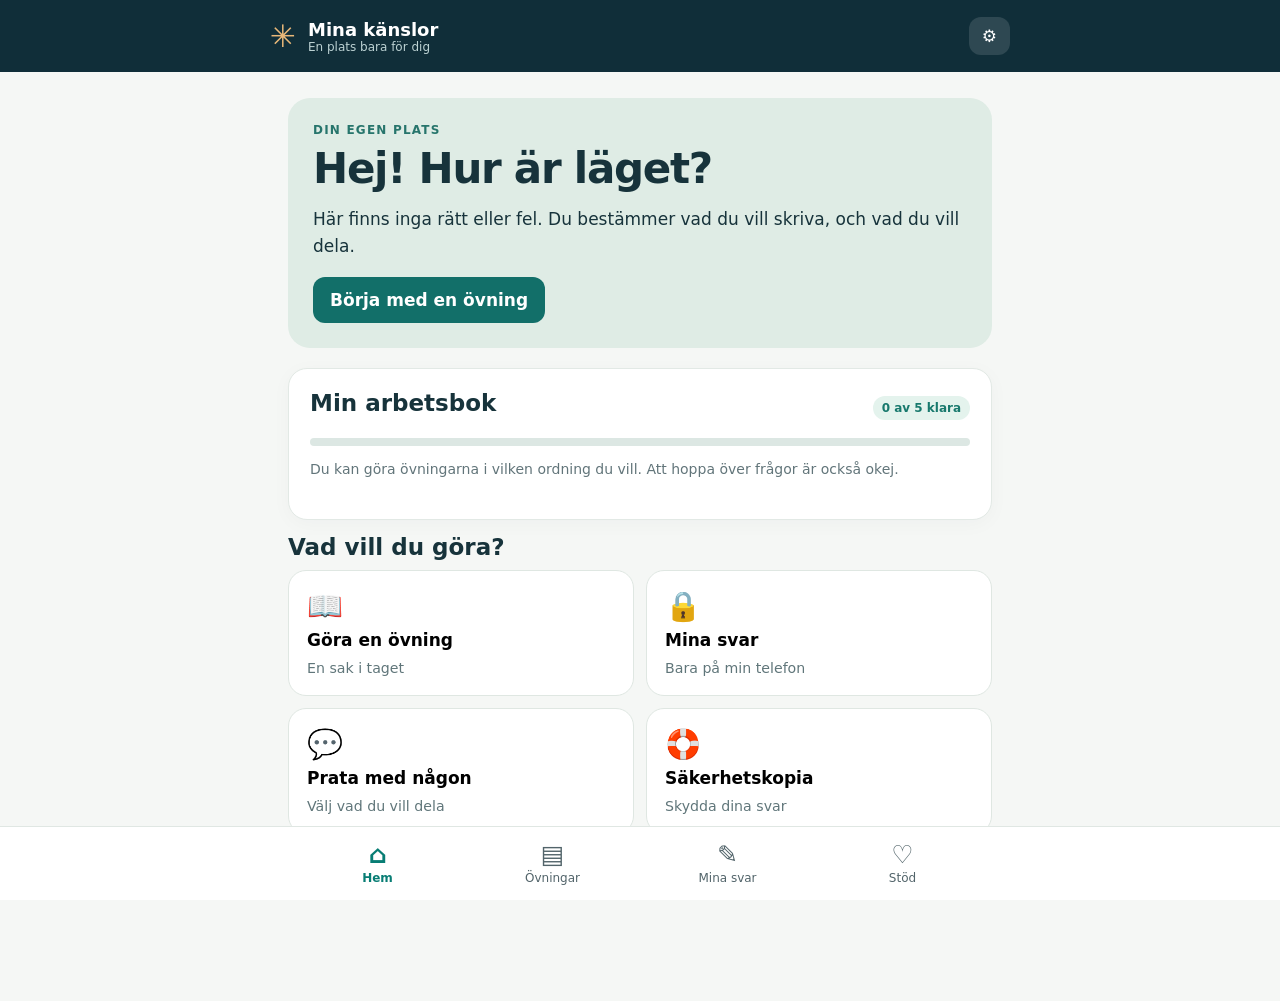
==== index.html @ 73cdb9cc "Lägg till index.html för GitHub Pages" ====
<!doctype html><html lang="sv"><head><meta charset="utf-8"><meta name="viewport" content="width=device-width,initial-scale=1,viewport-fit=cover"><meta name="theme-color" content="#102e39"><meta name="description" content="En privat plats att utforska känslor, i egen takt."><link rel="manifest" href="manifest.webmanifest"><link rel="icon" href="icon.svg" type="image/svg+xml"><title>Mina känslor</title><link rel="stylesheet" href="style.css?v=1.1"></head><body><div id="app"><header><div class="brand"><span class="logo">✳</span><div><strong>Mina känslor</strong><small>En plats bara för dig</small></div></div><button class="iconbtn" id="settingsBtn" aria-label="Inställningar">⚙</button></header><main id="view" tabindex="-1"></main><nav aria-label="Huvudmeny"><button data-nav="home">⌂<span>Hem</span></button><button data-nav="exercises">▤<span>Övningar</span></button><button data-nav="answers">✎<span>Mina svar</span></button><button data-nav="help">♡<span>Stöd</span></button></nav></div><script src="app.js?v=1.1" defer></script></body></html>
---- style.css ----
:root{font-family:system-ui,-apple-system,'Segoe UI',sans-serif;color:#17333b;background:#f5f7f5;font-size:17px}*{box-sizing:border-box}body{margin:0}button,input,textarea,select{font:inherit}button{cursor:pointer}header{background:#102e39;color:#fff;display:flex;justify-content:space-between;align-items:center;padding:17px max(18px,calc((100vw - 740px)/2));position:sticky;top:0;z-index:3}.brand{display:flex;gap:12px;align-items:center}.brand strong{display:block;font-size:18px}.brand small{display:block;color:#bcd2d3;font-size:12px}.logo{font-size:31px;color:#e8b879}.iconbtn{background:#ffffff20;border:0;border-radius:12px;padding:9px 13px;color:inherit}main{max-width:740px;margin:auto;padding:26px 18px 115px;min-height:75vh}nav{position:fixed;bottom:0;left:0;right:0;background:#fff;border-top:1px solid #e0e7e3;display:flex;justify-content:center;padding:7px 6px max(9px,env(safe-area-inset-bottom));z-index:5}nav button{width:min(25%,175px);background:transparent;border:0;color:#52646a;font-size:25px;display:flex;flex-direction:column;align-items:center;gap:2px;padding:6px}nav span{font-size:12px}nav .active{color:#087d74;font-weight:750}.eyebrow{color:#27756c;text-transform:uppercase;letter-spacing:.1em;font-size:12px;font-weight:800}h1{font-size:clamp(29px,6vw,42px);line-height:1.14;margin:8px 0 13px;letter-spacing:-.03em}h2{font-size:23px;margin:0 0 10px}h3{font-size:19px;margin:0 0 9px}p{line-height:1.6;margin:8px 0 17px}.muted{color:#62757a}.card{background:#fff;border:1px solid #e2e9e5;border-radius:19px;padding:21px;margin:14px 0;box-shadow:0 4px 20px #102e3908}.soft{background:#e8f2ed}.hero{background:#dfece5;border-radius:22px;padding:25px;margin-bottom:20px}.btn{background:#126f69;color:white;border:0;border-radius:12px;padding:13px 17px;font-weight:750;display:inline-flex;align-items:center;justify-content:center;gap:8px;min-height:46px}.btn.secondary{background:#e6eeec;color:#173f43}.btn.ghost{background:transparent;color:#136e68;border:1px solid #bdd2cb}.btn.danger{background:#a43940}.btn:disabled{opacity:.55;cursor:not-allowed}.wide{width:100%}.stack{display:grid;gap:10px}.grid{display:grid;grid-template-columns:repeat(2,minmax(0,1fr));gap:12px}.tile{text-align:left;border:1px solid #dfe7e2;background:#fff;border-radius:18px;padding:18px;min-height:125px}.tile strong{display:block;font-size:17px;margin:7px 0}.tile small{color:#60767a}.emoji{font-size:29px}.tag{font-size:12px;font-weight:700;color:#18796d;background:#e4f3ed;border-radius:20px;padding:5px 9px}.line{display:flex;align-items:center;justify-content:space-between;gap:10px}.progress{height:8px;background:#dce7e3;border-radius:20px;overflow:hidden;margin:12px 0}.progress i{display:block;background:#4d9b89;height:100%}label{display:block;font-weight:700;margin:15px 0 7px}textarea,input[type=text],input[type=password],select{width:100%;padding:14px;border:1px solid #baccc5;border-radius:12px;background:#fff;color:#18333a}textarea{min-height:116px;resize:vertical;line-height:1.55}textarea:focus,button:focus-visible,input:focus-visible{outline:3px solid #d2a14f;outline-offset:2px}.colorGrid{display:grid;grid-template-columns:repeat(5,1fr);gap:9px;margin:14px 0}.swatch{height:47px;border-radius:13px;border:3px solid transparent}.swatch.selected{outline:3px solid #17333b;outline-offset:2px}.emotion{border:1px solid #e0e9e4;background:#fff;border-radius:14px;padding:13px;margin:9px 0;display:flex;align-items:center;justify-content:space-between}.emotion b{font-size:17px}.chiprow{display:flex;gap:8px;flex-wrap:wrap}.chip{border:1px solid #b8d0c7;border-radius:30px;background:#fff;padding:9px 13px}.chip.on{background:#145e5a;color:white}.bodymap{position:relative;margin:10px auto;width:240px;height:335px}.bodymap svg{width:100%;height:100%}.bodymap button{position:absolute;border:1px solid #b5c9c3;background:#fffdf4;border-radius:20px;padding:5px 8px;font-size:12px}.bodymap button.on{background:#0f756c;color:#fff}.note{font-size:14px;color:#526a70}.notice{border-left:4px solid #d7a84b;padding:10px 14px;background:#fff8e7;border-radius:5px;margin:15px 0}.answer{white-space:pre-wrap;background:#f0f5f2;border-radius:12px;padding:13px;line-height:1.5}.actions{display:flex;gap:9px;flex-wrap:wrap;margin-top:15px}.divider{height:1px;background:#e0e8e3;margin:20px 0}.small{font-size:14px}.check{display:flex;align-items:center;gap:9px;padding:8px 0}.check input{width:20px;height:20px}.status{font-size:13px;color:#257a70;min-height:20px}footer{font-size:12px;color:#6b7979;margin-top:24px} @media(max-width:380px){.colorGrid{grid-template-columns:repeat(4,1fr)}.grid{grid-template-columns:1fr}}@media(prefers-reduced-motion:no-preference){button{transition:transform .12s}button:active{transform:scale(.98)}}

/* v1.1: visible palette and accessible interactive body regions */
.colorGrid .swatch{background-color:var(--swatch-color)!important;min-height:48px;border:2px solid rgba(0,0,0,.12);box-shadow:inset 0 0 0 1px #ffffff55}
.colorGrid .swatch.selected{border:3px solid #132f36;outline:2px solid #fff;box-shadow:0 0 0 4px #17333b}
.bodymap{width:min(100%,440px);height:auto;margin:12px auto;display:flex;flex-direction:column;align-items:center;gap:14px}
.bodymap svg{display:block;width:min(100%,300px);height:auto;overflow:visible;touch-action:manipulation}
.body-region{cursor:pointer;outline:none}
.body-region path,.body-region circle{fill:#d6e6e0;stroke:#36796e;stroke-width:3;stroke-linejoin:round;transition:fill .12s}
.body-region.on path,.body-region.on circle{fill:#16877a;stroke:#0a5049;stroke-width:4}
.body-region:focus-visible path,.body-region:focus-visible circle{stroke:#d08a21;stroke-width:6}
.body-legend{display:flex;gap:7px;flex-wrap:wrap;justify-content:center}
.bodymap .body-toggle{position:static;font-size:14px;padding:8px 11px;background:white;border:1px solid #adcac0;border-radius:20px}
.bodymap .body-toggle.on{background:#126f69;color:white;border-color:#126f69}
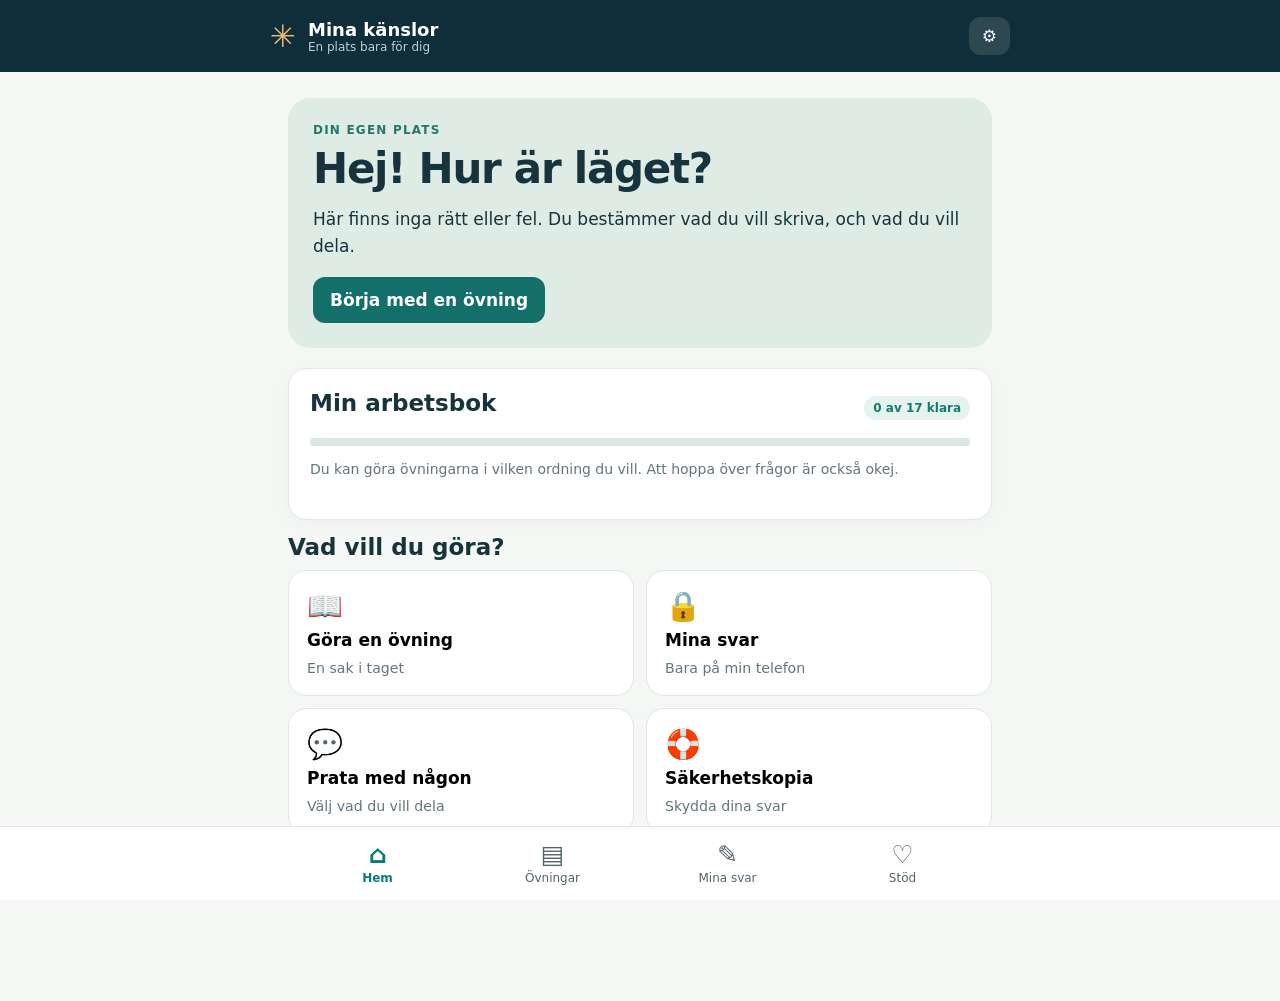
==== commit 56b10cd3: "Läs in nya övningarna och den detaljerade kroppskartan" ====
--- a/index.html
+++ b/index.html
@@ -1 +1 @@
-<!doctype html><html lang="sv"><head><meta charset="utf-8"><meta name="viewport" content="width=device-width,initial-scale=1,viewport-fit=cover"><meta name="theme-color" content="#102e39"><meta name="description" content="En privat plats att utforska känslor, i egen takt."><link rel="manifest" href="manifest.webmanifest"><link rel="icon" href="icon.svg" type="image/svg+xml"><title>Mina känslor</title><link rel="stylesheet" href="style.css?v=1.1"></head><body><div id="app"><header><div class="brand"><span class="logo">✳</span><div><strong>Mina känslor</strong><small>En plats bara för dig</small></div></div><button class="iconbtn" id="settingsBtn" aria-label="Inställningar">⚙</button></header><main id="view" tabindex="-1"></main><nav aria-label="Huvudmeny"><button data-nav="home">⌂<span>Hem</span></button><button data-nav="exercises">▤<span>Övningar</span></button><button data-nav="answers">✎<span>Mina svar</span></button><button data-nav="help">♡<span>Stöd</span></button></nav></div><script src="app.js?v=1.1" defer></script></body></html>+<!doctype html><html lang="sv"><head><meta charset="utf-8"><meta name="viewport" content="width=device-width,initial-scale=1,viewport-fit=cover"><meta name="theme-color" content="#102e39"><meta name="description" content="En privat plats att utforska känslor, i egen takt."><link rel="manifest" href="manifest.webmanifest"><link rel="icon" href="icon.svg" type="image/svg+xml"><title>Mina känslor</title><link rel="stylesheet" href="style.css?v=2.0"></head><body><div id="app"><header><div class="brand"><span class="logo">✳</span><div><strong>Mina känslor</strong><small>En plats bara för dig</small></div></div><button class="iconbtn" id="settingsBtn" aria-label="Inställningar">⚙</button></header><main id="view" tabindex="-1"></main><nav aria-label="Huvudmeny"><button data-nav="home">⌂<span>Hem</span></button><button data-nav="exercises">▤<span>Övningar</span></button><button data-nav="answers">✎<span>Mina svar</span></button><button data-nav="help">♡<span>Stöd</span></button></nav></div><script src="features.js?v=2.0" defer></script><script src="app.js?v=2.0" defer></script></body></html>
--- a/style.css
+++ b/style.css
@@ -11,4 +11,17 @@
 .body-region:focus-visible path,.body-region:focus-visible circle{stroke:#d08a21;stroke-width:6}
 .body-legend{display:flex;gap:7px;flex-wrap:wrap;justify-content:center}
 .bodymap .body-toggle{position:static;font-size:14px;padding:8px 11px;background:white;border:1px solid #adcac0;border-radius:20px}
-.bodymap .body-toggle.on{background:#126f69;color:white;border-color:#126f69}+.bodymap .body-toggle.on{background:#126f69;color:white;border-color:#126f69}
+
+/* v2: detailed body map and new workbook sections */
+.section-head{display:flex;align-items:center;gap:10px;margin:27px 0 11px}.section-head h2{margin:0;font-size:21px}.section-head span{font-size:12px;letter-spacing:.08em;color:#28756c;font-weight:800}
+.detailed-body{padding:18px 15px}.body-view-tabs{display:flex;gap:10px;justify-content:center;margin-bottom:13px}.body-view-tabs .chip{min-width:115px;font-weight:700}
+.body-drawing{display:block;width:min(100%,280px);height:auto;margin:10px auto;overflow:visible;touch-action:manipulation;cursor:crosshair;user-select:none}
+.body-surface{cursor:crosshair}.body-surface path,.body-surface circle{fill:#dbece6;stroke:#397e74;stroke-width:2.7;stroke-linecap:round;stroke-linejoin:round;pointer-events:visiblePainted}
+.body-surface:hover path,.body-surface:hover circle{fill:#cbe8dd}.body-hint{fill:none;stroke:#80b0a7;stroke-width:1.7;stroke-linecap:round;pointer-events:none}
+.body-dot{pointer-events:none;filter:drop-shadow(0 1px 2px #203e4666)}.body-mark-count{text-align:center;font-size:14px;font-weight:650;color:#316e67;margin:5px 0 18px}
+.body-location-buttons{display:flex;gap:7px;flex-wrap:wrap;margin:8px 0 19px}.body-location-buttons .chip{font-size:14px;padding:9px 11px}
+.detailed-body h3{margin:18px 0 9px;font-size:17px}.sensation{display:inline-flex;align-items:center;gap:7px;font-size:14px;padding:9px 11px}.sense-dot{display:inline-block;border-radius:50%;height:12px;width:12px;flex-shrink:0;border:1px solid #0002}
+.body-empty-choice{margin-top:18px;border-top:1px solid #dcebe5;padding-top:10px}.body-empty-choice .check{margin:0}.body-empty-choice .muted{margin:1px 0 0 30px}
+textarea:focus-visible,select:focus-visible,button:focus-visible{outline:3px solid #ddad53;outline-offset:3px}
+@media(max-width:440px){.detailed-body{padding:15px 12px}.body-drawing{width:min(100%,260px)}.body-location-buttons .chip{font-size:13px}}
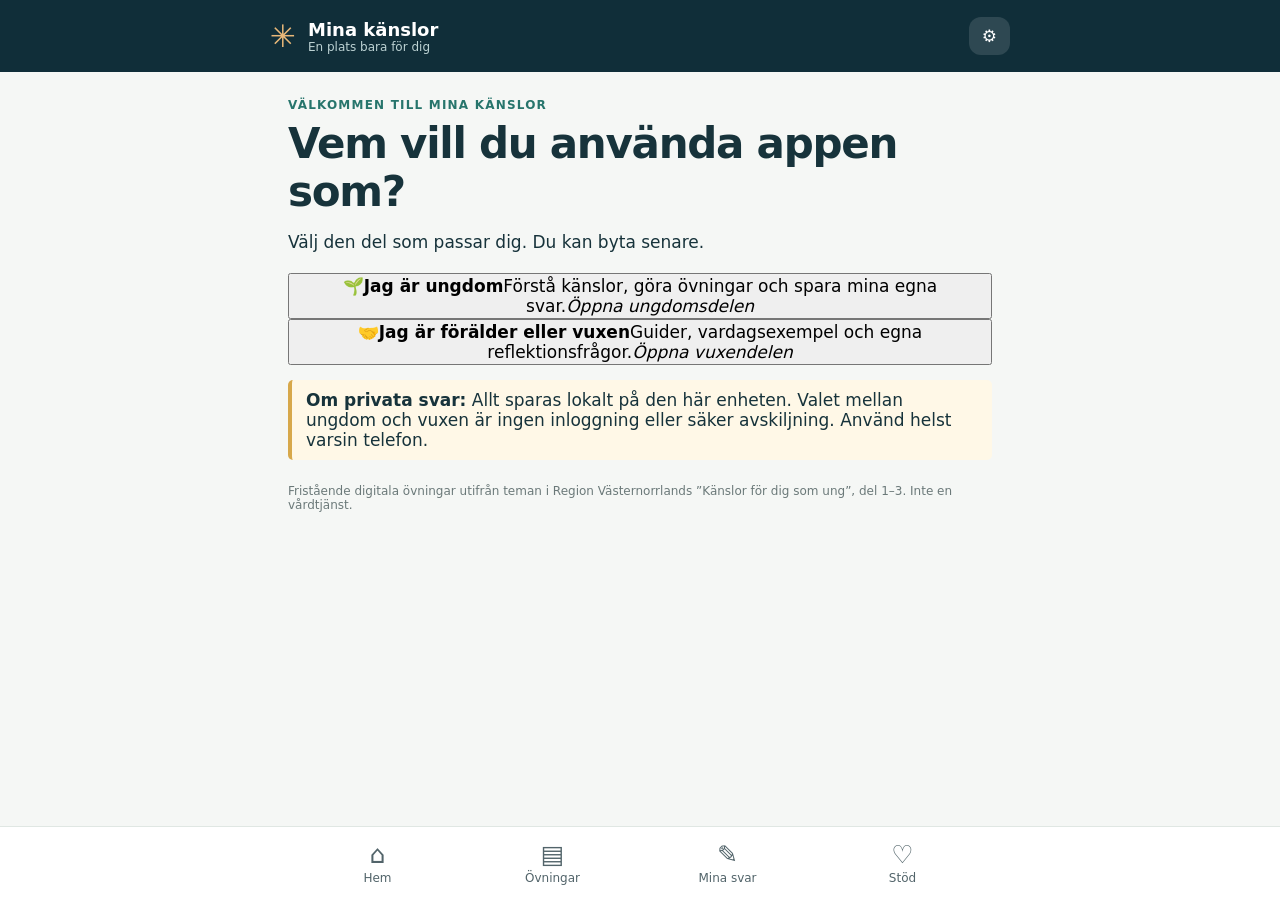
==== commit 96eb160d: "Load youth guidance and parent experience in version 2.3" ====
--- a/index.html
+++ b/index.html
@@ -1 +1 @@
-<!doctype html><html lang="sv"><head><meta charset="utf-8"><meta name="viewport" content="width=device-width,initial-scale=1,viewport-fit=cover"><meta name="theme-color" content="#102e39"><meta name="description" content="En privat plats att utforska känslor, i egen takt."><link rel="manifest" href="manifest.webmanifest"><link rel="icon" href="icon.svg" type="image/svg+xml"><title>Mina känslor</title><link rel="stylesheet" href="style.css?v=2.0"></head><body><div id="app"><header><div class="brand"><span class="logo">✳</span><div><strong>Mina känslor</strong><small>En plats bara för dig</small></div></div><button class="iconbtn" id="settingsBtn" aria-label="Inställningar">⚙</button></header><main id="view" tabindex="-1"></main><nav aria-label="Huvudmeny"><button data-nav="home">⌂<span>Hem</span></button><button data-nav="exercises">▤<span>Övningar</span></button><button data-nav="answers">✎<span>Mina svar</span></button><button data-nav="help">♡<span>Stöd</span></button></nav></div><script src="features.js?v=2.0" defer></script><script src="app.js?v=2.0" defer></script></body></html>+<!doctype html><html lang="sv"><head><meta charset="utf-8"><meta name="viewport" content="width=device-width,initial-scale=1,viewport-fit=cover"><meta name="theme-color" content="#102e39"><meta name="description" content="En privat plats att utforska känslor, i egen takt."><link rel="manifest" href="manifest.webmanifest"><link rel="icon" href="icon.svg" type="image/svg+xml"><title>Mina känslor</title><link rel="stylesheet" href="style.css?v=2.3"></head><body><div id="app"><header><div class="brand"><span class="logo">✳</span><div><strong>Mina känslor</strong><small>En plats bara för dig</small></div></div><div class="header-actions"><button type="button" class="role-switch" id="switchRoleBtn" hidden aria-label="Välj ungdoms- eller vuxendel">Byt vy</button><button class="iconbtn" id="settingsBtn" aria-label="Inställningar">⚙</button></div></header><main id="view" tabindex="-1"></main><nav aria-label="Huvudmeny"><button data-nav="home">⌂<span>Hem</span></button><button data-nav="exercises">▤<span>Övningar</span></button><button data-nav="answers">✎<span>Mina svar</span></button><button data-nav="help">♡<span>Stöd</span></button></nav></div><script src="features.js?v=2.3" defer></script><script src="guides.js?v=2.3" defer></script><script src="app.js?v=2.3" defer></script></body></html>
--- a/style.css
+++ b/style.css
@@ -24,4 +24,24 @@
 .detailed-body h3{margin:18px 0 9px;font-size:17px}.sensation{display:inline-flex;align-items:center;gap:7px;font-size:14px;padding:9px 11px}.sense-dot{display:inline-block;border-radius:50%;height:12px;width:12px;flex-shrink:0;border:1px solid #0002}
 .body-empty-choice{margin-top:18px;border-top:1px solid #dcebe5;padding-top:10px}.body-empty-choice .check{margin:0}.body-empty-choice .muted{margin:1px 0 0 30px}
 textarea:focus-visible,select:focus-visible,button:focus-visible{outline:3px solid #ddad53;outline-offset:3px}
-@media(max-width:440px){.detailed-body{padding:15px 12px}.body-drawing{width:min(100%,260px)}.body-location-buttons .chip{font-size:13px}}+@media(max-width:440px){.detailed-body{padding:15px 12px}.body-drawing{width:min(100%,260px)}.body-location-buttons .chip{font-size:13px}}
+.section-head .section-n{background:#e4f0eb;color:#1a6159;padding:5px 9px;border-radius:12px;font-weight:800;font-size:13px;white-space:nowrap}
+.exercise-item{min-height:95px!important;margin-bottom:9px!important}
+.exercise-item strong{margin:5px 0!important}
+
+.body-all-choice{display:flex;align-items:center;flex-wrap:wrap;gap:10px;margin:9px 0 18px}.body-all-choice .chip{font-weight:750}
+.body-surface.all-over path,.body-surface.all-over circle{fill:#a1d3c1;stroke:#247365;stroke-width:3}
+
+
+/* v2.2: kontroller i direkt anslutning till kroppskartan, flyttbara och mer lätttryckta prickar */
+.body-edit-toolbar{display:grid;grid-template-columns:repeat(2,minmax(0,1fr));gap:9px;margin:12px 0 10px}
+.body-edit-toolbar .btn{min-width:0;padding:11px 9px;min-height:46px;font-size:14px;white-space:nowrap}
+.body-help{margin:10px 0 4px!important;line-height:1.45}
+.body-drawing{touch-action:none;-webkit-user-select:none;user-select:none}
+.body-dot-handle{cursor:grab;touch-action:none;outline:none}
+.body-dot-handle .body-dot-hit{fill:transparent;pointer-events:all}
+.body-dot-handle .body-dot{pointer-events:none;filter:drop-shadow(0 1.8px 3px #203e4688)}
+.body-is-dragging .body-dot-handle{cursor:grabbing}
+.body-is-dragging .body-dot-handle .body-dot{filter:drop-shadow(0 2px 4px #102f3666)}
+.body-dot-handle:focus-visible .body-dot{stroke:#f1b750;stroke-width:5}
+@media(max-width:360px){.body-edit-toolbar{gap:6px}.body-edit-toolbar .btn{font-size:13px;padding:10px 7px}}
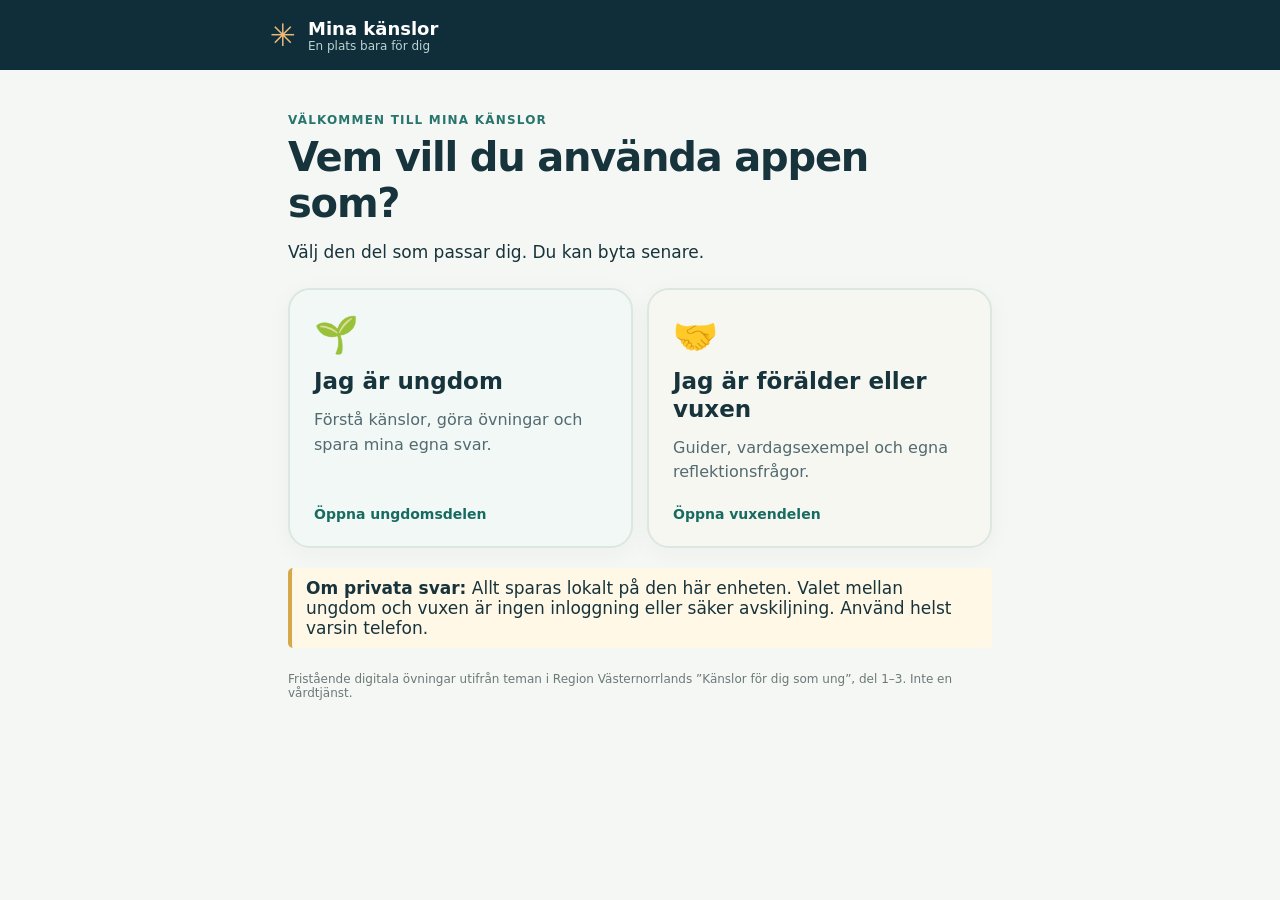
==== commit 2cbaab71: "Load conversation cards as part of version 2.4" ====
--- a/index.html
+++ b/index.html
@@ -1 +1 @@
-<!doctype html><html lang="sv"><head><meta charset="utf-8"><meta name="viewport" content="width=device-width,initial-scale=1,viewport-fit=cover"><meta name="theme-color" content="#102e39"><meta name="description" content="En privat plats att utforska känslor, i egen takt."><link rel="manifest" href="manifest.webmanifest"><link rel="icon" href="icon.svg" type="image/svg+xml"><title>Mina känslor</title><link rel="stylesheet" href="style.css?v=2.3"></head><body><div id="app"><header><div class="brand"><span class="logo">✳</span><div><strong>Mina känslor</strong><small>En plats bara för dig</small></div></div><div class="header-actions"><button type="button" class="role-switch" id="switchRoleBtn" hidden aria-label="Välj ungdoms- eller vuxendel">Byt vy</button><button class="iconbtn" id="settingsBtn" aria-label="Inställningar">⚙</button></div></header><main id="view" tabindex="-1"></main><nav aria-label="Huvudmeny"><button data-nav="home">⌂<span>Hem</span></button><button data-nav="exercises">▤<span>Övningar</span></button><button data-nav="answers">✎<span>Mina svar</span></button><button data-nav="help">♡<span>Stöd</span></button></nav></div><script src="features.js?v=2.3" defer></script><script src="guides.js?v=2.3" defer></script><script src="app.js?v=2.3" defer></script></body></html>+<!doctype html><html lang="sv"><head><meta charset="utf-8"><meta name="viewport" content="width=device-width,initial-scale=1,viewport-fit=cover"><meta name="theme-color" content="#102e39"><meta name="description" content="En privat plats att utforska känslor, i egen takt."><link rel="manifest" href="manifest.webmanifest"><link rel="icon" href="icon.svg" type="image/svg+xml"><title>Mina känslor</title><link rel="stylesheet" href="style.css?v=2.4"></head><body><div id="app"><header><div class="brand"><span class="logo">✳</span><div><strong>Mina känslor</strong><small>En plats bara för dig</small></div></div><div class="header-actions"><button type="button" class="role-switch" id="switchRoleBtn" hidden aria-label="Välj ungdoms- eller vuxendel">Byt vy</button><button class="iconbtn" id="settingsBtn" aria-label="Inställningar">⚙</button></div></header><main id="view" tabindex="-1"></main><nav aria-label="Huvudmeny"><button data-nav="home">⌂<span>Hem</span></button><button data-nav="exercises">▤<span>Övningar</span></button><button data-nav="answers">✎<span>Mina svar</span></button><button data-nav="help">♡<span>Stöd</span></button></nav></div><script src="features.js?v=2.4" defer></script><script src="guides.js?v=2.4" defer></script><script src="conversation.js?v=2.4" defer></script><script src="app.js?v=2.4" defer></script></body></html>
--- a/style.css
+++ b/style.css
@@ -45,3 +45,56 @@
 .body-is-dragging .body-dot-handle .body-dot{filter:drop-shadow(0 2px 4px #102f3666)}
 .body-dot-handle:focus-visible .body-dot{stroke:#f1b750;stroke-width:5}
 @media(max-width:360px){.body-edit-toolbar{gap:6px}.body-edit-toolbar .btn{font-size:13px;padding:10px 7px}}
+
+/* v2.3: målgruppsval, frivilliga skrivexempel och separat vuxendel */
+[hidden]{display:none!important}
+.header-actions{display:flex;align-items:center;gap:9px}
+.role-switch{color:#e8f3f1;border:1px solid #66858d;border-radius:12px;background:#ffffff17;font-size:13px;font-weight:700;padding:10px 12px;min-height:43px}
+.role-switch:focus-visible{outline:3px solid #e8b879;outline-offset:2px}
+.role-intro{max-width:700px;margin:17px 0 22px}
+.role-intro h1{font-size:clamp(30px,6vw,40px)}
+.role-selection{display:grid;grid-template-columns:repeat(2,minmax(0,1fr));gap:14px;margin:20px 0}
+.role-card{display:flex;flex-direction:column;gap:12px;align-items:flex-start;text-align:left;border:2px solid #dce7e1;border-radius:22px;background:#fff;min-height:260px;padding:24px;box-shadow:0 5px 24px #17333b0a;color:#17333b}
+.role-card .role-icon{font-size:36px}
+.role-card strong{font-size:23px;line-height:1.2}
+.role-card span:not(.role-icon){font-size:16px;line-height:1.55;color:#526a70}
+.role-card em{font-style:normal;color:#176b60;font-weight:800;font-size:14px;margin-top:auto}
+.role-card:hover,.role-card:focus-visible{border-color:#3d9a83;outline:none;box-shadow:0 0 0 3px #9ed6c63f}
+.youth-card{background:#f2f8f5}
+.adult-card{background:#f7f7f2}
+.privacy-choice{margin:20px 0}
+.example-wrap,.field-example{margin:10px 0 15px}
+.example-toggle{background:#f0f6f1;border:1px solid #bdcfc1;border-radius:11px;padding:9px 12px;min-height:41px;color:#25655a;font-weight:750;font-size:14px}
+.example-toggle:hover{background:#e3f0e8}
+.example-content{background:#f3f7f2;border-left:4px solid #63a891;border-radius:7px 13px 13px 7px;padding:14px 16px;line-height:1.55;margin-top:7px;color:#26484a}
+.example-content strong{font-size:14px}
+.example-content p{margin:8px 0}
+.example-content span,.example-content small{font-size:13px;color:#4f6561}
+.example-content .small{font-size:13px}
+.parent-dialogue{margin:16px 0 24px;background:#eff5f8;border-left-color:#5595aa}
+.parent-points{padding-left:22px;line-height:1.6}
+.parent-points li{margin:0 0 9px}
+.parent-simple-steps p{padding:11px 0;border-top:1px solid #e2ebe7;margin:0}
+.parent-simple-steps p:first-child{border-top:0}
+.adult-hero{background:#e9f0ec}
+@media(max-width:550px){
+ .role-selection{grid-template-columns:1fr}
+ .role-card{min-height:180px;gap:8px;padding:20px}
+ .role-card strong{font-size:21px}
+ .role-switch{font-size:12px;padding:9px}
+ .header-actions{gap:6px}
+}
+
+
+/* v2.4: samtalskort för ungdomar och vuxna */
+.conversation-card{border:1px solid #b7cfc3;border-radius:22px;background:linear-gradient(145deg,#e8f4ed,#fffaf1);padding:24px 21px;box-shadow:0 7px 23px #102e3910;margin:18px 0}
+.conversation-card-head{display:flex;justify-content:space-between;gap:15px;align-items:center;font-weight:800;color:#36756b;font-size:14px}
+.conversation-main{font-size:clamp(22px,5.5vw,29px);font-weight:750;line-height:1.35;margin:24px 0 21px;letter-spacing:-.017em}
+.conversation-follow{border-top:1px solid #c9d9d0;padding-top:16px;line-height:1.55}
+.conversation-follow p{font-size:17px;margin:7px 0 18px}
+.conversation-tip-toggle{color:#17685f;background:white;border:1px solid #b4cdc2;border-radius:12px;padding:11px 14px;font-size:14px;font-weight:750}
+.conversation-tip{background:#fff;border-radius:10px;padding:15px;margin-top:12px;line-height:1.55;font-size:15px}
+.conversation-actions{display:grid;grid-template-columns:1fr 1fr;gap:10px;margin:14px 0 10px}
+.conversation-actions .btn{width:100%;font-size:15px;padding:12px 8px}
+.conversation-random{width:100%;margin:3px 0 16px}
+@media(max-width:390px){.conversation-card{padding:20px 15px}.conversation-actions .btn{font-size:13px}}
